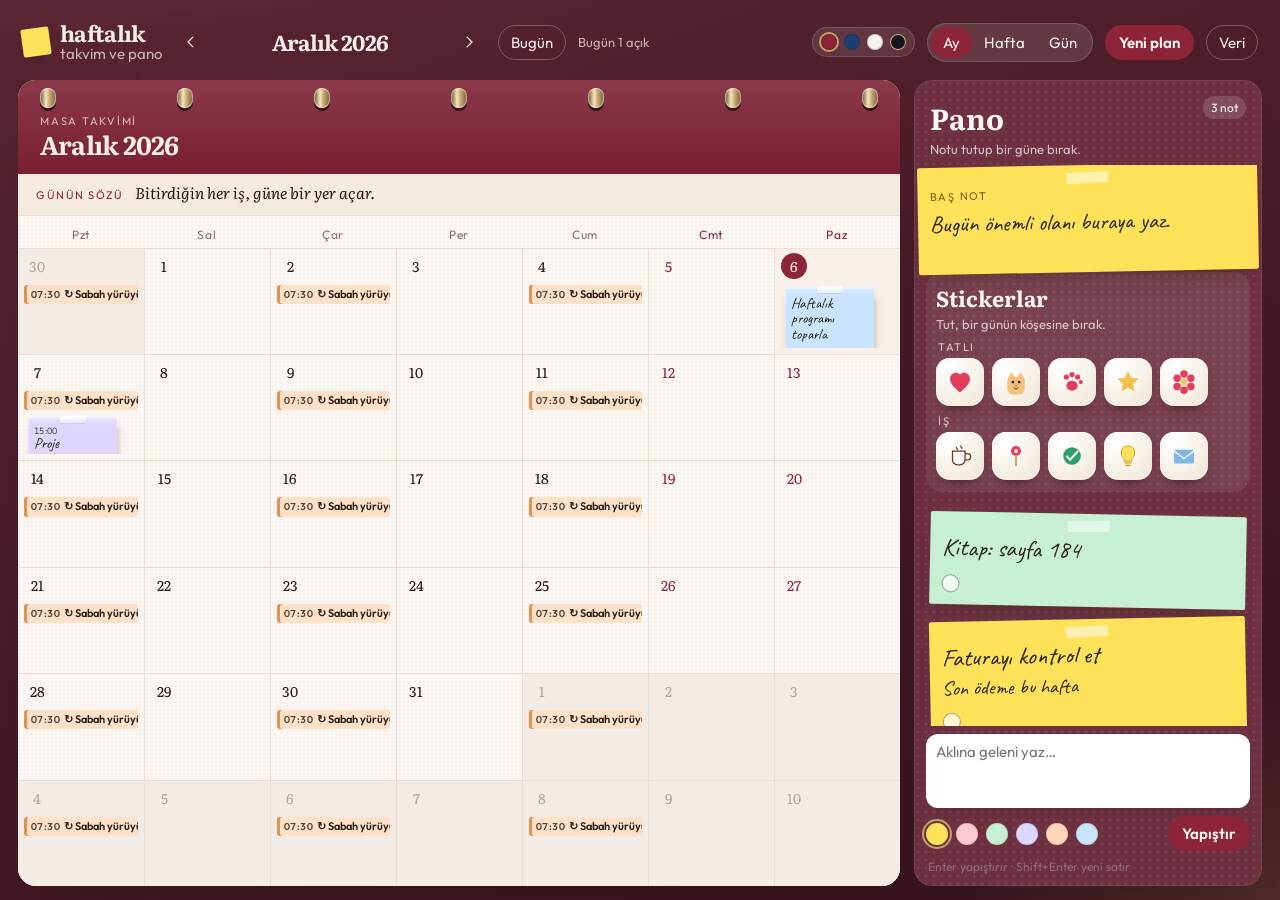
==== index.html @ a4274f3d "Haftalık planlayıcıyı tarayıcıdan açılacak şekilde yayına hazırla. Co-authored-by: Cursor <cursorage" ====
<!DOCTYPE html>
<html lang="tr">
<head>
  <meta charset="UTF-8" />
  <meta name="viewport" content="width=device-width, initial-scale=1" />
  <meta name="color-scheme" content="light dark" />
  <meta name="theme-color" content="#4a1d2a" />
  <title>Haftalık</title>
  <link rel="icon" href="data:image/svg+xml,%3Csvg xmlns='http://www.w3.org/2000/svg' viewBox='0 0 32 32'%3E%3Crect width='32' height='32' rx='7' fill='%23e7e0d4'/%3E%3Crect x='8' y='7' width='16' height='16' rx='2' fill='%23ffe15a' transform='rotate(-8 16 16)'/%3E%3C/svg%3E" />
  <link rel="preconnect" href="https://fonts.googleapis.com" />
  <link rel="preconnect" href="https://fonts.gstatic.com" crossorigin />
  <link href="https://fonts.googleapis.com/css2?family=Caveat:wght@500;600&family=Literata:ital,opsz,wght@0,7..72,500;0,7..72,700;1,7..72,560&family=Outfit:wght@400;500;600&display=swap" rel="stylesheet" />
  <link rel="stylesheet" href="styles.css" />
</head>
<body data-theme="bordo">
  <a class="skip" href="#sheet">Plana geç</a>
  <div class="desk">
    <header class="topbar">
      <div class="brand">
        <span class="logo" aria-hidden="true"></span>
        <div>
          <p class="word">haftalık</p>
          <p class="tag">takvim ve pano</p>
        </div>
      </div>

      <div class="pager">
        <button type="button" class="icon-btn" data-action="prev" aria-label="Önceki">
          <svg viewBox="0 0 24 24" width="18" height="18" aria-hidden="true"><path d="M14.5 5.5 8 12l6.5 6.5" fill="none" stroke="currentColor" stroke-width="1.8" stroke-linecap="round" stroke-linejoin="round"/></svg>
        </button>
        <h1 id="period-label" class="period">…</h1>
        <button type="button" class="icon-btn" data-action="next" aria-label="Sonraki">
          <svg viewBox="0 0 24 24" width="18" height="18" aria-hidden="true"><path d="M9.5 5.5 16 12l-6.5 6.5" fill="none" stroke="currentColor" stroke-width="1.8" stroke-linecap="round" stroke-linejoin="round"/></svg>
        </button>
      </div>

      <button type="button" class="ghost" data-action="today">Bugün</button>
      <p id="today-count" class="today-count" aria-live="polite"></p>

      <div class="spacer"></div>

      <div class="themes" role="group" aria-label="Renk ayarı">
        <button type="button" class="theme-dot" data-action="set-theme" data-theme="bordo" aria-label="Bordo"></button>
        <button type="button" class="theme-dot" data-action="set-theme" data-theme="lacivert" aria-label="Lacivert"></button>
        <button type="button" class="theme-dot" data-action="set-theme" data-theme="beyaz" aria-label="Beyaz"></button>
        <button type="button" class="theme-dot" data-action="set-theme" data-theme="koyu" aria-label="Koyu"></button>
      </div>

      <div class="modes" role="tablist" aria-label="Görünüm">
        <button type="button" role="tab" data-action="set-view" data-view="month">Ay</button>
        <button type="button" role="tab" data-action="set-view" data-view="week">Hafta</button>
        <button type="button" role="tab" data-action="set-view" data-view="day">Gün</button>
      </div>
      <button type="button" class="primary" data-action="new-plan">Yeni plan</button>
      <details class="menu">
        <summary>Veri</summary>
        <div class="menu-panel">
          <button type="button" data-action="export">Dışa aktar</button>
          <button type="button" data-action="import">İçe aktar</button>
          <p>Kısayol: 1 ay, 2 hafta, 3 gün, T bugün, N not, ok tuşları gezinir.</p>
        </div>
      </details>
    </header>

    <main class="workspace">
      <section class="sheet" id="sheet" aria-label="Takvim">
        <p class="boot">Plan açılıyor…</p>
      </section>

      <aside class="board" id="board" data-drop="board" aria-label="Yapışkan not panosu">
        <header class="board-head">
          <div>
            <h2>Pano</h2>
            <p class="hint hint-idle">Notu tutup bir güne bırak.</p>
            <p class="hint hint-drag">Bir günün veya saat satırının üzerine bırak.</p>
          </div>
          <span id="board-count" class="board-count">…</span>
        </header>
        <div class="board-scroll" id="board-scroll">
          <article class="sticky sticky-head c-amber" style="--tilt:-1.1deg">
            <p class="head-kicker">Baş not</p>
            <label class="sr" for="head-text">Önemli not</label>
            <textarea id="head-text" maxlength="280" rows="2" placeholder="Önemli olanı burada tut."></textarea>
          </article>
          <section class="sticker-sheet" id="sticker-sheet" aria-label="Stickerlar"></section>
          <div id="note-list"></div>
          <div id="routine-block"></div>
        </div>
        <form id="sticky-form" class="composer" autocomplete="off">
          <label class="sr" for="sticky-text">Yapışkan not</label>
          <textarea id="sticky-text" name="text" rows="3" maxlength="800" placeholder="Aklına geleni yaz…"></textarea>
          <div class="composer-bar">
            <div class="swatches" role="radiogroup" aria-label="Not rengi">
              <label class="swatch c-amber"><input type="radio" name="color" value="amber" checked /><span class="sr">Sarı</span></label>
              <label class="swatch c-rose"><input type="radio" name="color" value="rose" /><span class="sr">Gül</span></label>
              <label class="swatch c-mint"><input type="radio" name="color" value="mint" /><span class="sr">Nane</span></label>
              <label class="swatch c-lilac"><input type="radio" name="color" value="lilac" /><span class="sr">Lila</span></label>
              <label class="swatch c-peach"><input type="radio" name="color" value="peach" /><span class="sr">Şeftali</span></label>
              <label class="swatch c-sky"><input type="radio" name="color" value="sky" /><span class="sr">Gök</span></label>
            </div>
            <button type="submit" class="primary">Yapıştır</button>
          </div>
          <p class="composer-hint">Enter yapıştırır · Shift+Enter yeni satır</p>
        </form>
      </aside>
    </main>
  </div>

  <dialog id="editor" aria-labelledby="dialog-title">
    <form id="plan-form" autocomplete="off">
      <div class="dialog-head">
        <h2 id="dialog-title">Yeni plan</h2>
        <button type="button" class="icon-btn" data-action="close-dialog" aria-label="Kapat">×</button>
      </div>
      <label class="field">Başlık
        <input name="title" maxlength="180" />
      </label>
      <label class="field">Detay
        <textarea name="note" rows="3" maxlength="800"></textarea>
      </label>
      <label class="field">Tür
        <select name="kind">
          <option value="sticky">Yapışkan not</option>
          <option value="task">Görev</option>
          <option value="appointment">Randevu</option>
          <option value="routine">Rutin</option>
        </select>
      </label>
      <div class="color-row">
        <span class="field-label">Renk</span>
        <div class="swatches" role="radiogroup" aria-label="Renk">
          <label class="swatch c-amber"><input type="radio" name="color" value="amber" checked /><span class="sr">Sarı</span></label>
          <label class="swatch c-rose"><input type="radio" name="color" value="rose" /><span class="sr">Gül</span></label>
          <label class="swatch c-mint"><input type="radio" name="color" value="mint" /><span class="sr">Nane</span></label>
          <label class="swatch c-lilac"><input type="radio" name="color" value="lilac" /><span class="sr">Lila</span></label>
          <label class="swatch c-peach"><input type="radio" name="color" value="peach" /><span class="sr">Şeftali</span></label>
          <label class="swatch c-sky"><input type="radio" name="color" value="sky" /><span class="sr">Gök</span></label>
        </div>
      </div>
      <div id="field-date">
        <label class="field">Tarih
          <input type="date" name="date" />
        </label>
        <p class="field-help" id="date-help"></p>
      </div>
      <div id="field-time">
        <label class="field">Saat
          <input type="time" name="time" />
        </label>
        <p class="field-help">İsteğe bağlı.</p>
      </div>
      <fieldset class="weekdays" id="field-weekdays">
        <legend>Haftanın günleri</legend>
        <div class="weekday-row">
          <label><input type="checkbox" name="wd" value="0" /><span>Pzt</span></label>
          <label><input type="checkbox" name="wd" value="1" /><span>Sal</span></label>
          <label><input type="checkbox" name="wd" value="2" /><span>Çar</span></label>
          <label><input type="checkbox" name="wd" value="3" /><span>Per</span></label>
          <label><input type="checkbox" name="wd" value="4" /><span>Cum</span></label>
          <label><input type="checkbox" name="wd" value="5" /><span>Cmt</span></label>
          <label><input type="checkbox" name="wd" value="6" /><span>Paz</span></label>
        </div>
      </fieldset>
      <p id="form-error" class="form-error" hidden></p>
      <footer class="dialog-actions">
        <button type="button" class="danger" id="delete-btn" hidden>Sil</button>
        <button type="button" class="ghost" data-action="close-dialog">Vazgeç</button>
        <button type="submit" class="primary">Kaydet</button>
      </footer>
    </form>
  </dialog>

  <div id="toast" class="toast" role="status" aria-live="polite" hidden>
    <span id="toast-text"></span>
    <button type="button" id="toast-undo" hidden>Geri al</button>
  </div>
  <input id="import-file" type="file" accept="application/json,.json" hidden />
  <script src="app.js"></script>
</body>
</html>
---- styles.css ----
:root {
  --serif: "Literata", "Iowan Old Style", Palatino, "Palatino Linotype", Georgia, serif;
  --sans: "Outfit", "Segoe UI", sans-serif;
  --hand: "Caveat", "Segoe Script", cursive;
}

body[data-theme="bordo"] {
  --ink: #2c1418;
  --muted: #8d6d74;
  --line: #eadfd6;
  --sheet: #fbf6f1;
  --desk: #5a2432;
  --desk-deep: #34141d;
  --accent: #8d2438;
  --gold: #c6a36a;
  --on-accent: #fff8f3;
  --good: #2f6a52;
  --weekend: #8d2438;
  --out-bg: #f3ebe6;
  --out-ink: #b5a39c;
  --today-bg: #f8efe8;
  --selected-bg: #f6e4e7;
  --hover-bg: #faf3ee;
  --tray: #fffdfb;
  --input: #fff;
  --input-line: #e6d9d2;
  --board: #6d3142;
  --board-ink: #fff7f3;
  --board-muted: rgba(255, 247, 243, .74);
  --shadow: rgba(42, 12, 18, .42);
  --mast: #7a1e32;
  --mast-ink: #f8efe6;
  --chrome: #f8efe6;
  color-scheme: light;
}

body[data-theme="lacivert"] {
  --ink: #122033;
  --muted: #6d7c90;
  --line: #e1e7f0;
  --sheet: #f6f8fb;
  --desk: #152844;
  --desk-deep: #0c182b;
  --accent: #1c3f73;
  --gold: #c6a15b;
  --on-accent: #f7f4ec;
  --good: #2c6b58;
  --weekend: #1c3f73;
  --out-bg: #eef2f7;
  --out-ink: #a8b4c4;
  --today-bg: #eef3fa;
  --selected-bg: #e3ebf7;
  --hover-bg: #f3f6fb;
  --tray: #ffffff;
  --input: #fff;
  --input-line: #d5deea;
  --board: #1b365c;
  --board-ink: #f4f7fb;
  --board-muted: rgba(244, 247, 251, .74);
  --shadow: rgba(8, 16, 32, .45);
  --mast: #16325c;
  --mast-ink: #f6f1e6;
  --chrome: #f6f1e6;
  color-scheme: light;
}

body[data-theme="beyaz"] {
  --ink: #1c2433;
  --muted: #7a8494;
  --line: #e6ebf1;
  --sheet: #ffffff;
  --desk: #efe8e2;
  --desk-deep: #e4dbd3;
  --accent: #7a1f33;
  --gold: #1e3a5f;
  --on-accent: #fff;
  --good: #2c6b58;
  --weekend: #7a1f33;
  --out-bg: #f5f6f8;
  --out-ink: #b0b7c2;
  --today-bg: #faf6f4;
  --selected-bg: #f7eef0;
  --hover-bg: #fafbfc;
  --tray: #fff;
  --input: #fff;
  --input-line: #e3e7ee;
  --board: #f7f3ef;
  --board-ink: #1c2433;
  --board-muted: #7d736c;
  --shadow: rgba(28, 22, 18, .14);
  --mast: #1e3a5f;
  --mast-ink: #fff;
  --chrome: #1c2433;
  color-scheme: light;
}

body[data-theme="koyu"] {
  --ink: #f3eee6;
  --muted: #a89b92;
  --line: rgba(255, 255, 255, .09);
  --sheet: #17191f;
  --desk: #0d0f13;
  --desk-deep: #07080b;
  --accent: #c45c6e;
  --gold: #d4b483;
  --on-accent: #1a1012;
  --good: #7dcea0;
  --weekend: #e7a0aa;
  --out-bg: #12141a;
  --out-ink: #6e675f;
  --today-bg: #241c22;
  --selected-bg: #2c2230;
  --hover-bg: #1e2128;
  --tray: #1c1f26;
  --input: #12141a;
  --input-line: rgba(255, 255, 255, .14);
  --board: #12151c;
  --board-ink: #f3eee6;
  --board-muted: rgba(243, 238, 230, .68);
  --shadow: rgba(0, 0, 0, .5);
  --mast: #8d3042;
  --mast-ink: #f8efe6;
  --chrome: #f3eee6;
  color-scheme: dark;
}

.c-amber { --mark: #d7a700; --fill: #ffe15a; }
.c-rose { --mark: #e08a9a; --fill: #ffc9d2; }
.c-mint { --mark: #3f9a6a; --fill: #c6efd4; }
.c-lilac { --mark: #8a78d8; --fill: #ddd6ff; }
.c-peach { --mark: #e09255; --fill: #ffd7b8; }
.c-sky { --mark: #4c8fc4; --fill: #c9e4ff; }

* { box-sizing: border-box; }
html, body { height: 100%; }
body {
  margin: 0;
  color: var(--ink);
  font-family: var(--sans);
  font-size: 15px;
  background:
    radial-gradient(1100px 480px at 8% -20%, rgba(255, 255, 255, .14), transparent 46%),
    radial-gradient(800px 520px at 100% 100%, rgba(198, 163, 106, .16), transparent 42%),
    linear-gradient(160deg, var(--desk), var(--desk-deep));
  overflow: hidden;
}
button, input, textarea, select { font: inherit; color: inherit; }
button { cursor: pointer; }
p, h1, h2, h3 { margin: 0; }
[hidden] { display: none !important; }
::selection { background: color-mix(in srgb, var(--gold) 55%, white); }
:focus { outline: none; }
:focus-visible {
  outline: 2px solid var(--accent);
  outline-offset: 2px;
}

.sr {
  position: absolute;
  width: 1px;
  height: 1px;
  padding: 0;
  margin: -1px;
  overflow: hidden;
  clip: rect(0, 0, 0, 0);
  border: 0;
}

.skip {
  position: absolute;
  left: 12px;
  top: -40px;
  background: var(--ink);
  color: var(--sheet);
  padding: 8px 12px;
  border-radius: 8px;
  z-index: 30;
}
.skip:focus { top: 12px; }

.desk {
  height: 100%;
  display: flex;
  flex-direction: column;
  padding: 16px 18px 14px;
  gap: 12px;
}

.topbar {
  display: flex;
  align-items: center;
  gap: 12px;
  min-height: 52px;
  padding: 0 4px;
  color: var(--chrome);
}
.spacer { flex: 1; }

.brand { display: flex; align-items: center; gap: 10px; }
.logo {
  width: 28px;
  height: 28px;
  border-radius: 2px;
  background: #ffe15a;
  transform: rotate(-8deg);
  box-shadow: 0 8px 12px -8px rgba(0, 0, 0, .45);
}
.word {
  font-family: var(--serif);
  font-weight: 700;
  font-size: 22px;
  letter-spacing: -0.03em;
  line-height: 1;
}
.tag, .today-count { color: color-mix(in srgb, var(--chrome) 72%, transparent); }

.pager { display: flex; align-items: center; gap: 2px; }
.period {
  min-width: 15rem;
  text-align: center;
  font-family: var(--serif);
  font-size: 1.35rem;
  font-weight: 700;
  letter-spacing: -0.03em;
}
.today-count { font-size: 13px; white-space: nowrap; }
.themes {
  display: flex;
  align-items: center;
  gap: 7px;
  padding: 6px 8px;
  border-radius: 999px;
  background: rgba(255, 255, 255, .1);
  border: 1px solid rgba(255, 255, 255, .14);
}
body[data-theme="beyaz"] .themes {
  background: rgba(255, 255, 255, .72);
  border-color: var(--line);
}
.theme-dot {
  width: 16px;
  height: 16px;
  padding: 0;
  border-radius: 50%;
  border: 0;
  box-shadow: inset 0 0 0 1px rgba(0, 0, 0, .18);
}
.theme-dot.is-active { box-shadow: 0 0 0 2px var(--gold), inset 0 0 0 1px rgba(0, 0, 0, .2); }
.theme-dot[data-theme="bordo"] { background: #8d2438; }
.theme-dot[data-theme="lacivert"] { background: #1c3f73; }
.theme-dot[data-theme="beyaz"] { background: #f7f4ef; }
.theme-dot[data-theme="koyu"] { background: #14161c; box-shadow: inset 0 0 0 1px #d4b483; }

.icon-btn, .ghost, .primary, .text-btn, .danger, .menu summary {
  border-radius: 999px;
}
.icon-btn {
  width: 34px;
  height: 34px;
  display: inline-flex;
  align-items: center;
  justify-content: center;
  border: 0;
  background: transparent;
  color: inherit;
  font-size: 20px;
}
.icon-btn:hover, .ghost:hover { background: color-mix(in srgb, var(--chrome) 14%, transparent); }
.ghost {
  background: transparent;
  border: 1px solid color-mix(in srgb, var(--chrome) 28%, transparent);
  padding: 7px 12px;
  color: inherit;
}
.primary {
  background: var(--accent);
  color: var(--on-accent);
  border: 0;
  padding: 8px 14px;
  font-weight: 600;
}
.primary:hover { filter: brightness(1.08); }
.text-btn, .danger {
  background: transparent;
  border: 0;
  color: var(--muted);
  padding: 4px 6px;
  font-size: 13px;
}
.danger { color: var(--accent); }
.text-btn:hover, .danger:hover { color: var(--ink); }

.modes {
  display: flex;
  padding: 3px;
  background: rgba(255, 255, 255, .12);
  border-radius: 999px;
  border: 1px solid rgba(255, 255, 255, .14);
}
body[data-theme="beyaz"] .modes {
  background: #fff;
  border-color: var(--line);
}
.modes button {
  border: 0;
  background: transparent;
  border-radius: 999px;
  padding: 6px 12px;
  color: inherit;
}
.modes button.is-active { background: var(--accent); color: var(--on-accent); }

.menu { position: relative; }
.menu summary {
  list-style: none;
  cursor: pointer;
  padding: 7px 12px;
  border: 1px solid color-mix(in srgb, var(--chrome) 28%, transparent);
  color: inherit;
}
.menu summary::-webkit-details-marker { display: none; }
.menu-panel {
  position: absolute;
  right: 0;
  top: calc(100% + 8px);
  width: 250px;
  background: var(--sheet);
  border-radius: 14px;
  padding: 8px;
  box-shadow: 0 16px 40px rgba(40, 28, 16, .18);
  z-index: 6;
  display: flex;
  flex-direction: column;
  gap: 4px;
}
.menu-panel button {
  text-align: left;
  background: transparent;
  border: 0;
  border-radius: 8px;
  padding: 8px 10px;
}
.menu-panel button:hover { background: var(--hover-bg); }
.menu-panel p { font-size: 12px; color: var(--muted); padding: 4px 8px 6px; line-height: 1.4; }

.workspace {
  flex: 1;
  min-height: 0;
  display: flex;
  gap: 14px;
}

.sheet {
  flex: 1;
  min-width: 0;
  min-height: 0;
  height: 100%;
  position: relative;
  background-color: var(--sheet);
  background-image: radial-gradient(color-mix(in srgb, var(--ink) 7%, transparent) 0.6px, transparent 0.75px);
  background-size: 4px 4px;
  border-radius: 18px;
  overflow: hidden;
  box-shadow:
    0 1px 0 rgba(255, 255, 255, .28) inset,
    0 28px 60px -30px var(--shadow);
}
.boot { padding: 28px; color: var(--muted); }

.month-wrap, .week-wrap, .week, .day-view {
  height: 100%;
  min-height: 0;
}
.day-view { display: flex; flex-direction: column; }
.month-wrap, .week-wrap { display: flex; flex-direction: column; }
.week { flex: 1; min-height: 0; }

.mast {
  position: relative;
  display: flex;
  align-items: flex-end;
  justify-content: space-between;
  padding: 34px 22px 16px;
  background:
    linear-gradient(180deg, color-mix(in srgb, var(--mast) 88%, white), var(--mast));
  color: var(--mast-ink);
}
.mast-kicker {
  font-size: 11px;
  letter-spacing: .16em;
  text-transform: uppercase;
  opacity: .75;
}
.mast-title {
  font-family: var(--serif);
  font-size: clamp(1.4rem, 2vw, 1.9rem);
  font-weight: 700;
  letter-spacing: -0.03em;
  line-height: 1;
  margin-top: 4px;
}
.rings {
  position: absolute;
  left: 22px;
  right: 22px;
  top: 8px;
  display: flex;
  justify-content: space-between;
  pointer-events: none;
}
.rings i {
  width: 16px;
  height: 20px;
  border-radius: 9px;
  background:
    linear-gradient(90deg, #6d5632 0%, #f4e4bc 38%, #c6a36a 62%, #7a6240 100%);
  box-shadow:
    0 3px 0 var(--desk-deep),
    inset 0 0 0 1px rgba(255, 255, 255, .45);
}
.month-grid {
  flex: 1;
  min-height: 0;
  overflow: auto;
  display: grid;
  grid-template-columns: repeat(7, minmax(0, 1fr));
  grid-template-rows: 32px repeat(6, minmax(68px, 1fr));
}
.dow {
  display: flex;
  align-items: flex-end;
  justify-content: center;
  padding-bottom: 6px;
  font-size: 12px;
  letter-spacing: .06em;
  color: var(--muted);
}
.dow.is-weekend, .wk-end { color: var(--weekend); }

.day-cell {
  min-width: 0;
  min-height: 0;
  border-top: 1px solid var(--line);
  border-left: 1px solid var(--line);
  padding: 4px 6px 6px;
  display: flex;
  flex-direction: column;
  gap: 4px;
}
.day-cell:nth-child(7n + 1) { border-left: 0; }
.day-cell.is-out { background: var(--out-bg); }
.day-cell.is-out .num { color: var(--out-ink); }
.day-cell.is-today { background: var(--today-bg); }
.day-cell.is-selected { background: var(--selected-bg); }
.day-cell:hover { background: var(--hover-bg); }
.day-cell.is-selected:hover { background: var(--selected-bg); }

.cell-top { display: flex; align-items: center; gap: 4px; }
.cell-marks { display: flex; gap: 2px; min-width: 0; }
.cell-marks:empty { display: none; }
.cell-add { margin-left: auto; }
.num {
  width: 26px;
  height: 26px;
  display: inline-flex;
  align-items: center;
  justify-content: center;
  border-radius: 50%;
  font-family: var(--serif);
  font-size: 14px;
}
.num.is-today { background: var(--accent); color: var(--on-accent); }
.day-cell.is-weekend:not(.is-out) .num:not(.is-today) { color: var(--weekend); }
.cell-add {
  opacity: 0;
  width: 22px;
  height: 22px;
  border: 0;
  border-radius: 50%;
  background: transparent;
  color: var(--muted);
  font-size: 16px;
  line-height: 1;
}
.day-cell:hover .cell-add,
.day-cell:focus-within .cell-add { opacity: 1; }
.cell-add:hover { background: color-mix(in srgb, var(--ink) 8%, transparent); color: var(--ink); }

.cell-items {
  display: flex;
  flex-direction: column;
  gap: 5px;
  min-height: 0;
  overflow: hidden;
  padding-top: 2px;
}
.chip {
  position: relative;
  display: block;
  width: calc(100% - 8px);
  min-width: 0;
  margin: 2px 0 2px 4px;
  padding: 9px 6px 6px;
  background:
    linear-gradient(180deg, rgba(255, 255, 255, .28), transparent 18%),
    var(--fill);
  color: #2a2118;
  border-radius: 1px 2px 3px 1px;
  font-family: var(--hand);
  font-size: 15px;
  line-height: 1.05;
  text-align: left;
  cursor: grab;
  box-shadow:
    1px 2px 0 rgba(255, 255, 255, .35) inset,
    0 1px 0 rgba(90, 50, 20, .12),
    2px 7px 8px -4px rgba(40, 20, 10, .55);
  transform: rotate(var(--tilt, -1deg));
}
.chip::before {
  content: "";
  position: absolute;
  top: -1px;
  left: 50%;
  width: 26px;
  height: 7px;
  transform: translateX(-50%) rotate(-1deg);
  background: linear-gradient(180deg, rgba(255, 255, 255, .78), rgba(255, 255, 255, .38));
  box-shadow: 0 1px 1px rgba(80, 50, 20, .12);
}
.chip:not(.k-routine) {
  width: fit-content;
  max-width: calc(100% - 4px);
  min-width: 4.4rem;
}
.chip:not(.k-routine) .chip-label {
  overflow: hidden;
  white-space: normal;
  max-width: 11ch;
  display: -webkit-box;
  -webkit-line-clamp: 4;
  -webkit-box-orient: vertical;
  text-overflow: unset;
}
.chip-time {
  display: block;
  font-family: var(--sans);
  font-size: 9px;
  letter-spacing: .04em;
  opacity: .72;
  font-variant-numeric: tabular-nums;
}
.chip.is-done { opacity: .55; }
.chip.is-done .chip-label { text-decoration: line-through; }
.chip.k-routine {
  margin: 0;
  padding: 3px 6px 3px 7px;
  width: 100%;
  font-family: var(--sans);
  font-size: 11px;
  font-weight: 600;
  line-height: 1.2;
  letter-spacing: 0;
  border-radius: 3px;
  background: color-mix(in srgb, var(--fill) 78%, white);
  box-shadow: inset 3px 0 0 var(--mark);
  transform: none;
}
.chip.k-routine::before { display: none; }
.chip.k-routine .chip-time,
.chip.k-routine .chip-label { display: inline; }
.chip.k-routine .chip-label {
  max-width: 100%;
  overflow: hidden;
  text-overflow: ellipsis;
  white-space: nowrap;
  vertical-align: bottom;
}
.chip.k-routine .chip-time { margin-right: 4px; font-size: 10px; opacity: .8; }
.row.is-compact.k-routine {
  transform: none;
  padding: 6px 8px 6px 8px;
  border-radius: 6px;
  background: color-mix(in srgb, var(--fill) 82%, white);
  box-shadow: inset 3px 0 0 var(--mark);
}
.row.is-compact.k-routine::before { display: none; }
.row.is-compact.k-routine .row-title {
  font-family: var(--sans);
  font-size: 12px;
  font-weight: 600;
  max-width: 13ch;
}
.day-cell.is-over {
  background: color-mix(in srgb, var(--gold) 22%, var(--sheet)) !important;
  box-shadow: inset 0 0 0 2px var(--accent);
}
.more {
  border: 0;
  background: transparent;
  color: var(--muted);
  font-size: 12px;
  text-align: left;
  padding: 0 4px;
}

.tray {
  flex: 0 1 auto;
  max-height: 46%;
  min-height: 0;
  display: flex;
  flex-direction: column;
  border-top: 1px solid var(--line);
  background: var(--tray);
}
.tray-head, .day-head {
  display: flex;
  justify-content: space-between;
  align-items: flex-end;
  gap: 12px;
}
.tray-head { padding: 10px 14px 6px; }
.tray-head h2, .day-head h2 { font-family: var(--serif); letter-spacing: -0.03em; }
.tray-head h2 { font-size: 1.35rem; }
.tray-head p, .progress, .field-help, .composer-hint { color: var(--muted); font-size: 12px; }
.tray-body {
  flex: 1 1 auto;
  min-height: 0;
  display: flex;
  flex-direction: column;
  padding: 0 14px 12px;
  gap: 8px;
  overflow: hidden;
}
.tray-list, .stack-list, .hours, .col-body, .board-scroll { min-height: 0; overflow: auto; }
.tray-list { flex: 1 1 auto; }

.group-label {
  font-size: 12px;
  font-weight: 600;
  color: var(--muted);
  margin: 8px 0 4px;
}
.empty { color: var(--muted); font-size: 13px; padding: 6px 2px; }

.quick {
  display: grid;
  grid-template-columns: 124px minmax(0, 1fr) auto;
  gap: 8px;
}
.quick input, .field input, .field textarea, .field select, .composer textarea {
  width: 100%;
  background: var(--input);
  color: var(--ink);
  border: 1px solid var(--input-line);
  border-radius: 10px;
  padding: 8px 10px;
}
.composer textarea { resize: vertical; }

.week {
  display: grid;
  grid-template-columns: repeat(7, minmax(0, 1fr));
}
.week-col {
  min-width: 0;
  min-height: 0;
  display: flex;
  flex-direction: column;
  border-left: 1px solid var(--line);
}
.week-col:first-child { border-left: 0; }
.week-col.is-weekend { background: color-mix(in srgb, var(--weekend) 7%, var(--sheet)); }
.week-col.is-today { background: var(--today-bg); }
.week-head {
  border: 0;
  border-bottom: 1px solid var(--line);
  background: transparent;
  display: flex;
  flex-direction: column;
  align-items: center;
  gap: 2px;
  padding: 10px 4px 8px;
}
.wk { font-size: 11px; letter-spacing: .05em; color: var(--muted); }
.col-body {
  flex: 1;
  display: flex;
  flex-direction: column;
  align-items: flex-start;
  gap: 8px;
  padding: 8px;
}
.col-add {
  align-self: stretch;
  margin-top: auto;
  border: 1px dashed color-mix(in srgb, var(--ink) 22%, transparent);
  background: transparent;
  border-radius: 8px;
  padding: 6px;
  color: var(--muted);
  font-size: 12px;
}
.col-add:hover { border-color: var(--accent); color: var(--accent); }

.day-quote {
  margin: 0;
  display: flex;
  gap: 12px;
  align-items: baseline;
  padding: 9px 18px 11px;
  border-bottom: 1px solid var(--line);
  background: color-mix(in srgb, var(--gold) 14%, var(--sheet));
  color: var(--ink);
  font-family: var(--serif);
  font-style: italic;
  font-size: 15.5px;
  line-height: 1.35;
}
.day-quote span {
  flex: none;
  font-family: var(--sans);
  font-style: normal;
  font-size: 11px;
  letter-spacing: .14em;
  text-transform: uppercase;
  color: var(--accent);
}

.decal-row {
  align-self: stretch;
  display: flex;
  flex-wrap: wrap;
  justify-content: flex-end;
  gap: 4px;
  min-height: 0;
}
.decal-row:empty { display: none; }
.decal {
  position: relative;
  width: 34px;
  height: 34px;
  display: inline-flex;
  align-items: center;
  justify-content: center;
  border-radius: 11px;
  background: radial-gradient(circle at 30% 24%, #fff, #f6efe4 72%);
  box-shadow:
    inset 0 1px 0 rgba(255, 255, 255, .9),
    0 8px 10px -8px rgba(40, 20, 10, .75);
  transform: rotate(var(--tilt, -2deg));
  cursor: grab;
}
.decal svg { width: 24px; height: 24px; pointer-events: none; }
.decal-x {
  position: absolute;
  top: -5px;
  right: -5px;
  width: 14px;
  height: 14px;
  border: 0;
  border-radius: 50%;
  padding: 0;
  background: #2a2118;
  color: #fff;
  font-size: 10px;
  line-height: 1;
  opacity: 0;
}
.decal:hover .decal-x,
.decal:focus-within .decal-x { opacity: 1; }
.day-cell .decal { width: 22px; height: 22px; border-radius: 7px; }
.day-cell .decal svg { width: 16px; height: 16px; }
.day-head { align-items: center; }
.day-decals { flex: 1; margin: 0 12px; }
.day-head { padding: 22px 22px 8px; }
.kicker { color: var(--accent); font-size: 13px; letter-spacing: .04em; }
.day-head h2 { font-size: clamp(2rem, 4vw, 3rem); font-weight: 700; line-height: 1; }
.day-columns {
  flex: 1;
  min-height: 0;
  display: grid;
  grid-template-columns: minmax(260px, .9fr) minmax(300px, 1.15fr);
}
.day-todos, .day-timeline {
  min-height: 0;
  min-width: 0;
  display: flex;
  flex-direction: column;
  padding: 6px 16px 14px;
}
.day-todos h3, .day-timeline h3 {
  font-size: 13px;
  font-weight: 600;
  color: var(--muted);
  margin-bottom: 8px;
}
.day-timeline { border-left: 1px solid var(--line); }
.stack-list { display: flex; flex-direction: column; gap: 6px; padding-bottom: 8px; }
.hour-row {
  display: grid;
  grid-template-columns: 56px minmax(0, 1fr);
  gap: 8px;
  min-height: 44px;
  border-top: 1px solid var(--line);
  padding: 4px 2px;
}
.hour-row.is-now { background: var(--today-bg); }
.hour-label {
  font-size: 12px;
  color: var(--muted);
  font-variant-numeric: tabular-nums;
  text-align: right;
  padding-top: 8px;
}
.hour-items { display: flex; flex-direction: column; align-items: flex-start; gap: 4px; min-width: 0; }

.row {
  display: grid;
  grid-template-columns: auto minmax(0, 1fr) auto;
  gap: 8px;
  align-items: start;
  padding: 7px 8px 7px 10px;
  border-radius: 10px;
  background: color-mix(in srgb, var(--ink) 6%, var(--sheet));
  color: var(--ink);
  box-shadow: inset 3px 0 0 var(--mark, #d7a700);
}
.row.is-compact {
  position: relative;
  display: inline-grid;
  width: max-content;
  max-width: 100%;
  min-width: 4.6rem;
  grid-template-columns: max-content;
  gap: 0;
  padding: 12px 10px 8px;
  background:
    linear-gradient(180deg, rgba(255, 255, 255, .35), transparent 28%),
    var(--fill, var(--tray));
  color: #2a2118;
  border-radius: 2px;
  box-shadow:
    1px 1px 0 rgba(255, 255, 255, .4) inset,
    2px 8px 10px -6px rgba(40, 20, 10, .55);
  transform: rotate(var(--tilt, -1deg));
}
.row.is-compact::before {
  content: "";
  position: absolute;
  top: 0;
  left: 50%;
  width: 22px;
  height: 6px;
  transform: translateX(-50%);
  background: linear-gradient(180deg, rgba(255, 255, 255, .8), rgba(255, 255, 255, .35));
}
.row.is-compact .row-main { display: block; min-width: 0; }
.row.is-compact .row-title {
  font-family: var(--hand);
  font-size: 17px;
  font-weight: 500;
  line-height: 1.05;
  color: #2a2118;
  max-width: 11ch;
  white-space: normal;
  display: -webkit-box;
  -webkit-line-clamp: 4;
  -webkit-box-orient: vertical;
  overflow: hidden;
}
.row.is-compact .row-time {
  display: block;
  margin: 0 0 2px;
  font-size: 10px;
  color: #5c5348;
}
.row.is-compact .check {
  position: absolute;
  left: 3px;
  bottom: 3px;
  width: 14px;
  height: 14px;
  margin: 0;
  opacity: 0;
}
.row.is-compact:hover .check,
.row.is-compact:focus-within .check,
.row.is-compact .check.is-on { opacity: 1; }
.row-main {
  min-width: 0;
  display: flex;
  flex-wrap: wrap;
  gap: 2px 8px;
  align-items: baseline;
  cursor: pointer;
}
.row-title { font-weight: 600; overflow-wrap: anywhere; }
.row-time { font-variant-numeric: tabular-nums; color: var(--muted); font-size: 12px; }
.row-note, .row-meta { display: block; width: 100%; font-size: 12px; color: var(--muted); font-weight: 400; }
.row-actions { display: flex; gap: 2px; }
.row.is-compact .row-actions {
  position: absolute;
  right: 2px;
  top: 2px;
  background: var(--fill, var(--sheet));
  border-radius: 8px;
  opacity: 0;
}
.row-actions .text-btn { opacity: 0; }
.row:hover .row-actions,
.row:focus-within .row-actions,
.row:hover .text-btn,
.row:focus-within .text-btn { opacity: 1; }

.check {
  width: 18px;
  height: 18px;
  margin-top: 2px;
  border-radius: 50%;
  border: 1.5px solid color-mix(in srgb, currentColor 35%, transparent);
  background: var(--input);
  display: inline-flex;
  align-items: center;
  justify-content: center;
  padding: 0;
  flex: none;
}
.check.is-on { background: var(--good); border-color: var(--good); color: white; }
.check.is-on::before { content: "✓"; font-size: 11px; line-height: 1; }
.sticky .check,
.row.is-compact .check {
  background: rgba(255, 255, 255, .72);
  border-color: rgba(42, 33, 24, .4);
  color: #2a2118;
}
.sticky .check.is-on,
.row.is-compact .check.is-on {
  background: var(--good);
  border-color: var(--good);
  color: white;
}
.is-done .row-title, .is-done .sticky-title, .is-done .chip-label { text-decoration: line-through; }

.board {
  width: 348px;
  flex: none;
  min-height: 0;
  display: flex;
  flex-direction: column;
  color: var(--board-ink);
  background-color: var(--board);
  background-image:
    radial-gradient(rgba(255, 255, 255, .08) 1px, transparent 1px);
  background-size: 8px 8px;
  border-radius: 18px;
  box-shadow:
    inset 0 0 0 1px rgba(255, 255, 255, .08),
    0 22px 40px -28px var(--shadow);
}
.board-head {
  display: flex;
  justify-content: space-between;
  align-items: flex-start;
  gap: 8px;
  padding: 16px 16px 8px;
}
.board-head h2 { font-family: var(--serif); font-size: 1.8rem; font-weight: 700; }
.board-count {
  font-size: 12px;
  background: color-mix(in srgb, var(--board-ink) 14%, transparent);
  border-radius: 999px;
  padding: 4px 8px;
}
.sticky-head {
  margin: 2px 12px 8px;
  cursor: auto;
}
.sticky-head:hover { transform: rotate(var(--tilt, -1deg)); }
.head-kicker {
  font-family: var(--sans);
  font-size: 11px;
  letter-spacing: .16em;
  text-transform: uppercase;
  color: #8a5a18;
}
.sticky-head textarea {
  width: 100%;
  min-height: 52px;
  border: 0;
  resize: none;
  padding: 0;
  background: transparent;
  color: #2a241c;
  font-family: var(--hand);
  font-size: 1.45rem;
  line-height: 1.15;
}
.sticky-head textarea::placeholder { color: rgba(42, 36, 28, .45); }
.sticker-sheet {
  margin: 0 12px 14px;
  padding: 10px 10px 12px;
  border-radius: 16px;
  background: color-mix(in srgb, var(--board-ink) 8%, transparent);
}
.sticker-sheet h2 {
  font-family: var(--serif);
  font-size: 1.35rem;
  font-weight: 700;
}
.stamp-label {
  margin: 8px 2px 4px;
  font-size: 11px;
  letter-spacing: .14em;
  text-transform: uppercase;
  color: var(--board-muted);
}
.stamp-row { display: flex; flex-wrap: wrap; gap: 8px; }
.stamp {
  width: 48px;
  height: 48px;
  display: inline-flex;
  align-items: center;
  justify-content: center;
  padding: 0;
  border: 0;
  border-radius: 14px;
  background: radial-gradient(circle at 30% 24%, #fff, #f4ecdf 74%);
  box-shadow:
    inset 0 1px 0 #fff,
    0 8px 12px -8px rgba(20, 10, 8, .65);
  cursor: grab;
}
.stamp svg { width: 30px; height: 30px; }
.stamp:hover { transform: translateY(-2px) rotate(-3deg); }
.hint { font-size: 13px; color: var(--board-muted); margin-top: 2px; }
.hint-drag { display: none; }
body.is-dragging .hint-idle { display: none; }
body.is-dragging .hint-drag { display: block; }
body.is-dragging .board {
  box-shadow: inset 0 0 0 2px var(--gold);
}
body.is-dragging { user-select: none; }
body.is-dragging [data-drop="date"] { outline: 1px dashed var(--gold); outline-offset: -3px; }
[data-drop].is-over {
  background: color-mix(in srgb, var(--gold) 24%, var(--sheet)) !important;
  box-shadow: inset 0 0 0 2px var(--accent);
}
.is-dragging-item { opacity: .45; }
[draggable="true"] { cursor: grab; }

#note-list {
  display: flex;
  flex-direction: column;
  gap: 12px;
  padding: 8px 12px 14px;
}
.empty-note {
  margin: 8px;
  padding: 12px;
  color: var(--board-muted);
  font-size: 14px;
  line-height: 1.45;
}
.empty-note p + p { margin-top: 4px; }

.sticky {
  --tilt: 0deg;
  position: relative;
  display: flex;
  flex-direction: column;
  gap: 8px;
  margin: 0 4px;
  padding: 22px 12px 10px;
  background: var(--fill);
  border-radius: 2px;
  box-shadow: 0 12px 18px -14px rgba(60, 40, 20, .8);
  transform: rotate(var(--tilt));
  max-width: 100%;
}
.sticky::before {
  content: "";
  position: absolute;
  top: 7px;
  left: 50%;
  width: 42px;
  height: 11px;
  transform: translateX(-50%) rotate(-2deg);
  background: rgba(255, 255, 255, .5);
}
.sticky:hover { transform: rotate(0deg) translateY(-2px); }
.sticky.is-done { opacity: .62; }
.sticky-title, .sticky-note {
  font-family: var(--hand);
  color: #2a241c;
  overflow-wrap: anywhere;
}
.sticky-title { font-size: 1.55rem; line-height: 1.15; }
.sticky-note { margin-top: 4px; font-size: 1.25rem; line-height: 1.2; }
.sticky-time { margin-top: 6px; font-size: 12px; font-variant-numeric: tabular-nums; }
.sticky-main { cursor: grab; }
.sticky-tools { display: flex; justify-content: space-between; align-items: center; }
.sticky-tools .text-btn { opacity: 0; }
.sticky:hover .text-btn, .sticky:focus-within .text-btn { opacity: 1; }

#routine-block {
  margin: 0 12px 16px;
  padding-top: 10px;
  border-top: 1px dashed color-mix(in srgb, var(--board-ink) 28%, transparent);
}
.routine-head {
  display: flex;
  justify-content: space-between;
  align-items: baseline;
  margin-bottom: 8px;
}
.routine-head h2 { font-family: var(--serif); font-size: 1.3rem; }
.routine-head button {
  border: 0;
  background: transparent;
  color: inherit;
  font-weight: 600;
}
.routine {
  display: flex;
  justify-content: space-between;
  gap: 8px;
  align-items: flex-start;
  margin-bottom: 8px;
  padding: 8px 10px;
  border-radius: 12px;
  background: rgba(255, 255, 255, .82);
  color: #2a2118;
  box-shadow: inset 3px 0 0 var(--mark);
}
.routine-main { cursor: pointer; min-width: 0; }
.routine-title { font-weight: 600; }
.routine-title span {
  font-variant-numeric: tabular-nums;
  margin-right: 6px;
  color: #5c5348;
  font-weight: 500;
}
.routine-days { font-size: 12px; color: #5c5348; margin-top: 2px; }
.routine .text-btn { opacity: 0; color: #5c5348; }
.routine:hover .text-btn, .routine:focus-within .text-btn { opacity: 1; }
.board .empty { color: var(--board-muted); }

.composer {
  padding: 8px 12px 12px;
  display: flex;
  flex-direction: column;
  gap: 8px;
}
.composer textarea {
  min-height: 74px;
  resize: none;
  border: 0;
  border-radius: 12px;
  background: var(--input);
  color: var(--ink);
  box-shadow: 0 10px 16px -14px rgba(0, 0, 0, .45);
}
.composer-bar { display: flex; justify-content: space-between; align-items: center; gap: 8px; }
.composer-hint { padding: 0 2px; }

.swatches { display: flex; gap: 8px; align-items: center; }
.swatch {
  width: 22px;
  height: 22px;
  border-radius: 50%;
  background: var(--fill);
  position: relative;
  box-shadow: inset 0 0 0 1px rgba(0, 0, 0, .08);
  cursor: pointer;
}
.swatch input {
  position: absolute;
  opacity: 0;
  inset: 0;
  margin: 0;
}
.swatch:has(input:checked) {
  box-shadow: 0 0 0 2px var(--board), 0 0 0 4px var(--gold);
}

dialog {
  border: 0;
  padding: 0;
  border-radius: 18px;
  width: min(440px, calc(100vw - 32px));
  background: var(--sheet);
  color: var(--ink);
  box-shadow: 0 24px 80px var(--shadow);
}
dialog::backdrop { background: rgba(42, 36, 28, .38); }
#plan-form {
  display: flex;
  flex-direction: column;
  gap: 12px;
  padding: 16px 16px 14px;
}
.dialog-head { display: flex; align-items: center; justify-content: space-between; }
.dialog-head h2 { font-family: var(--serif); font-size: 1.6rem; font-weight: 700; }
.field { display: flex; flex-direction: column; gap: 6px; font-size: 13px; color: var(--muted); }
.field-label { font-size: 13px; color: var(--muted); }
.color-row { display: flex; align-items: center; gap: 12px; }
.weekdays { border: 0; margin: 0; padding: 0; }
.weekdays legend { font-size: 13px; color: var(--muted); margin-bottom: 6px; }
.weekday-row { display: flex; flex-wrap: wrap; gap: 6px; }
.weekday-row label { position: relative; }
.weekday-row input { position: absolute; opacity: 0; inset: 0; margin: 0; }
.weekday-row span {
  display: inline-flex;
  padding: 6px 8px;
  border-radius: 999px;
  border: 1px solid var(--line);
  font-size: 13px;
  color: var(--ink);
}
.weekday-row label:has(input:checked) span {
  background: var(--ink);
  color: var(--sheet);
  border-color: var(--ink);
}
.form-error { color: var(--accent); font-size: 13px; }
.dialog-actions { display: flex; justify-content: flex-end; align-items: center; gap: 8px; }
.dialog-actions .danger { margin-right: auto; }

.toast {
  position: fixed;
  left: 50%;
  bottom: 18px;
  transform: translateX(-50%);
  z-index: 20;
  display: flex;
  align-items: center;
  gap: 12px;
  background: var(--mast);
  color: var(--mast-ink);
  border-radius: 999px;
  padding: 10px 12px 10px 16px;
  box-shadow: 0 12px 30px var(--shadow);
}
.toast button {
  background: transparent;
  border: 0;
  color: var(--gold);
  font-weight: 600;
}

@media (max-width: 1080px) {
  body { height: auto; overflow: auto; }
  .desk { height: auto; min-height: 100dvh; }
  .workspace { flex-direction: column; }
  .sheet { height: min(82vh, 920px); }
  .board { width: auto; height: 680px; }
  .period { min-width: 10rem; font-size: 1.15rem; }
  .topbar { flex-wrap: wrap; }
}

@media (prefers-reduced-motion: reduce) {
  * { animation: none !important; transition: none !important; }
}

@media print {
  body, .desk { height: auto; overflow: visible; background: white; }
  .workspace { display: block; }
  .sheet, .board { box-shadow: none; height: auto; overflow: visible; }
  .board { break-before: page; width: auto; }
  .composer, .menu, .cell-add, .quick, .row-actions, .sticky-tools, .primary, .modes { display: none !important; }
}
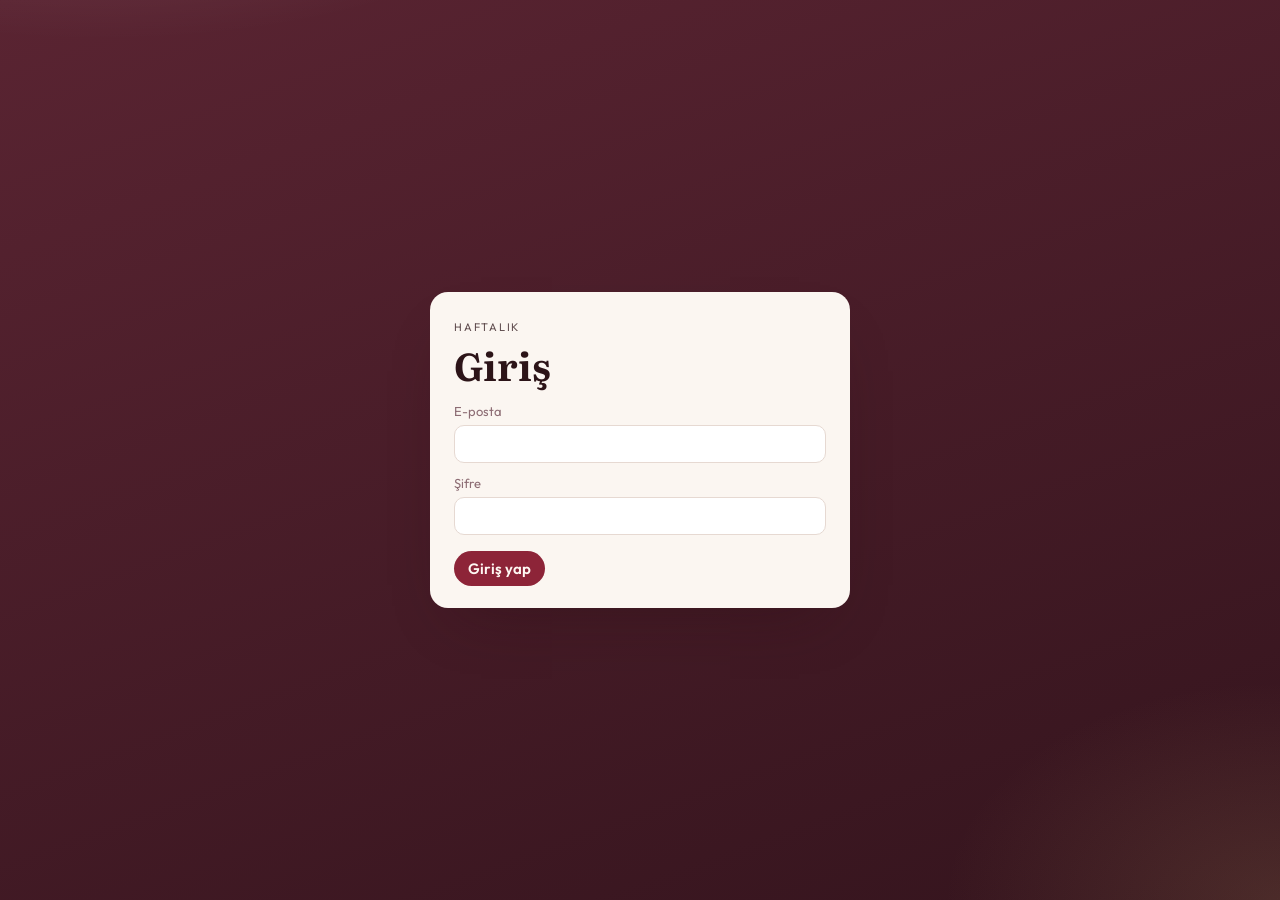
==== commit 0f298557: "Hesap girişi ve mesai defterini ekle. Takvim ve mesai yalnızca bu iki hesapla açılır.  Co-authored-b" ====
--- a/index.html
+++ b/index.html
@@ -12,7 +12,21 @@
   <link href="https://fonts.googleapis.com/css2?family=Caveat:wght@500;600&family=Literata:ital,opsz,wght@0,7..72,500;0,7..72,700;1,7..72,560&family=Outfit:wght@400;500;600&display=swap" rel="stylesheet" />
   <link rel="stylesheet" href="styles.css" />
 </head>
-<body data-theme="bordo">
+<body class="is-locked" data-theme="bordo">
+  <div class="gate" id="gate">
+    <form class="gate-card" id="gate-form" autocomplete="on">
+      <p class="mast-kicker">Haftalık</p>
+      <h1 class="gate-title">Giriş</h1>
+      <label>E-posta
+        <input name="email" type="email" autocomplete="username" required />
+      </label>
+      <label>Şifre
+        <input name="password" type="password" autocomplete="current-password" required />
+      </label>
+      <p class="gate-error" id="gate-error" hidden></p>
+      <button type="submit" class="primary">Giriş yap</button>
+    </form>
+  </div>
   <a class="skip" href="#sheet">Plana geç</a>
   <div class="desk">
     <header class="topbar">
@@ -38,6 +52,8 @@
       <p id="today-count" class="today-count" aria-live="polite"></p>
 
       <div class="spacer"></div>
+      <p id="who" class="who" hidden></p>
+      <button type="button" class="ghost" id="logout-btn" hidden>Çıkış</button>
 
       <div class="themes" role="group" aria-label="Renk ayarı">
         <button type="button" class="theme-dot" data-action="set-theme" data-theme="bordo" aria-label="Bordo"></button>
@@ -51,6 +67,7 @@
         <button type="button" role="tab" data-action="set-view" data-view="week">Hafta</button>
         <button type="button" role="tab" data-action="set-view" data-view="day">Gün</button>
       </div>
+      <a class="ghost" href="mesai.html">Mesai</a>
       <button type="button" class="primary" data-action="new-plan">Yeni plan</button>
       <details class="menu">
         <summary>Veri</summary>
@@ -175,6 +192,7 @@
     <button type="button" id="toast-undo" hidden>Geri al</button>
   </div>
   <input id="import-file" type="file" accept="application/json,.json" hidden />
+  <script src="auth.js"></script>
   <script src="app.js"></script>
 </body>
 </html>
--- a/styles.css
+++ b/styles.css
@@ -272,6 +272,7 @@
   padding: 7px 12px;
   color: inherit;
 }
+a.ghost { text-decoration: none; display: inline-flex; align-items: center; }
 .primary {
   background: var(--accent);
   color: var(--on-accent);
@@ -1270,3 +1271,117 @@
   .board { break-before: page; width: auto; }
   .composer, .menu, .cell-add, .quick, .row-actions, .sticky-tools, .primary, .modes { display: none !important; }
 }
+
+body.is-locked .desk { display: none; }
+.who {
+  font-size: 13px;
+  white-space: nowrap;
+  color: color-mix(in srgb, var(--chrome) 82%, transparent);
+}
+.gate { display: none; }
+body.is-locked .gate {
+  min-height: 100%;
+  display: flex;
+  align-items: center;
+  justify-content: center;
+  padding: 28px 16px;
+}
+.gate-card {
+  width: min(420px, 100%);
+  display: flex;
+  flex-direction: column;
+  gap: 12px;
+  background: var(--sheet);
+  color: var(--ink);
+  border-radius: 18px;
+  padding: 28px 24px 22px;
+  box-shadow: 0 28px 60px -30px var(--shadow);
+}
+.gate-title {
+  font-family: var(--serif);
+  font-size: 2.4rem;
+  line-height: 1;
+  margin-bottom: 6px;
+}
+.gate-card label {
+  display: flex;
+  flex-direction: column;
+  gap: 6px;
+  font-size: 13px;
+  color: var(--muted);
+}
+.gate-card input {
+  width: 100%;
+  background: var(--input);
+  color: var(--ink);
+  border: 1px solid var(--input-line);
+  border-radius: 10px;
+  padding: 10px 12px;
+}
+.gate-card .primary { align-self: flex-start; margin-top: 4px; }
+.gate-error { color: var(--accent); font-size: 13px; margin: 0; }
+body.page-mesai .desk { height: auto; min-height: 100%; }
+.brand-link { color: inherit; text-decoration: none; }
+.mesai-wrap { width: min(1180px, 100%); margin: 0 auto; }
+.mesai-sheet { height: auto; overflow: visible; }
+.mesai-form {
+  display: grid;
+  grid-template-columns: minmax(120px, 1.1fr) 146px 112px 112px 88px minmax(150px, 1.4fr) auto;
+  gap: 10px;
+  align-items: end;
+  padding: 16px 18px 8px;
+}
+.mesai-form label {
+  display: flex;
+  flex-direction: column;
+  gap: 6px;
+  font-size: 12px;
+  color: var(--muted);
+}
+.mesai-form input,
+.mesai-form textarea {
+  width: 100%;
+  background: var(--input);
+  color: var(--ink);
+  border: 1px solid var(--input-line);
+  border-radius: 10px;
+  padding: 8px 10px;
+  font: inherit;
+}
+.mesai-form textarea { min-height: 42px; resize: vertical; }
+.mesai-form input[readonly] { color: var(--ink); background: color-mix(in srgb, var(--input) 70%, var(--line)); }
+.mesai-sum {
+  margin: 0;
+  padding: 4px 18px 12px;
+  color: var(--muted);
+  font-size: 13px;
+}
+.mesai-table-wrap { padding: 0 12px 18px; overflow-x: auto; }
+.mesai-table { width: 100%; border-collapse: collapse; }
+.mesai-table th {
+  text-align: left;
+  font-size: 11px;
+  letter-spacing: .12em;
+  text-transform: uppercase;
+  color: var(--muted);
+  font-weight: 600;
+  padding: 8px 10px;
+  border-bottom: 1px solid var(--line);
+}
+.mesai-table td {
+  padding: 12px 10px;
+  border-bottom: 1px solid var(--line);
+  vertical-align: top;
+}
+.mesai-table tr:hover td { background: var(--hover-bg); }
+.mesai-hours { font-variant-numeric: tabular-nums; font-weight: 600; white-space: nowrap; }
+.mesai-note { white-space: pre-wrap; overflow-wrap: anywhere; }
+.mesai-actions { display: flex; gap: 4px; justify-content: flex-end; white-space: nowrap; }
+.mesai-empty { padding: 28px 18px 32px; color: var(--muted); }
+.page-mesai .topbar .primary[disabled] { opacity: .45; }
+
+@media (max-width: 860px) {
+  .mesai-form { grid-template-columns: 1fr 1fr; }
+  .mesai-form label:nth-child(6),
+  .mesai-form .primary { grid-column: 1 / -1; }
+}
